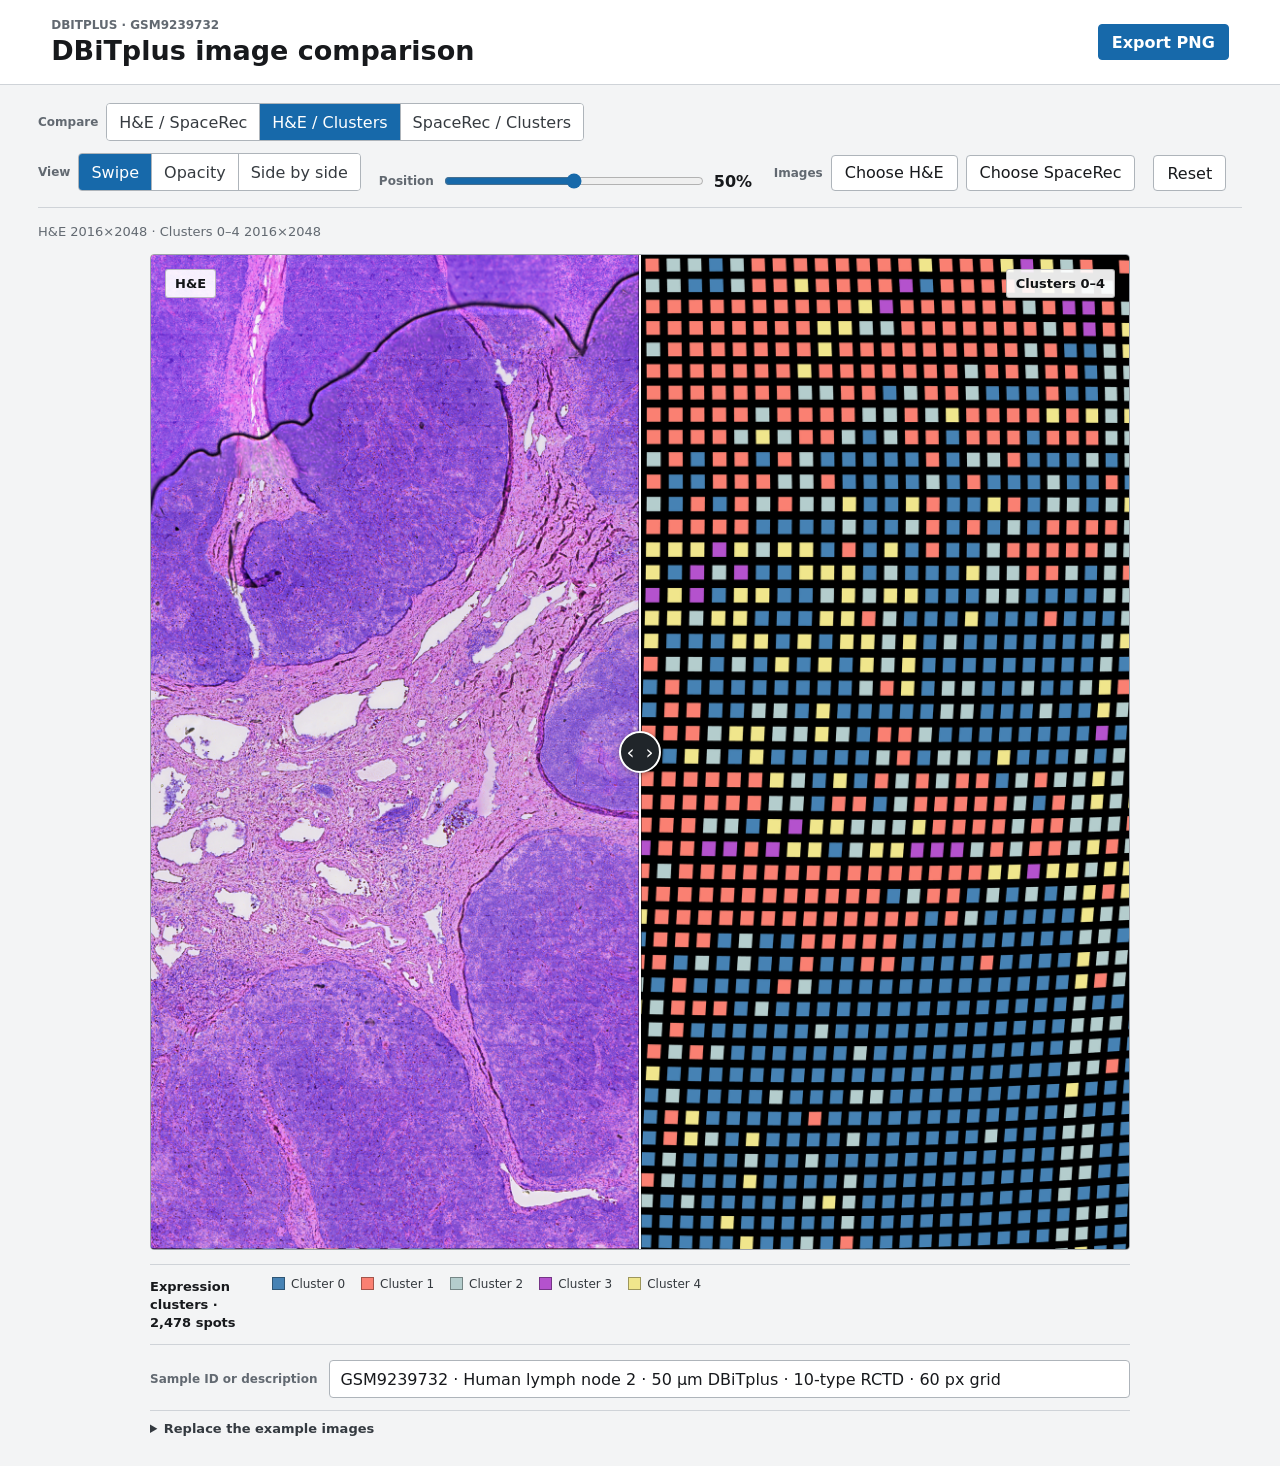
==== index.html @ 8f31a54d "Show aligned Fig. 3 clusters by default" ====
<!doctype html>
<html lang="en">
<head>
  <meta charset="utf-8">
  <meta name="viewport" content="width=device-width, initial-scale=1">
  <title>DBiTplus Image Comparison</title>
  <link rel="stylesheet" href="styles.css">
</head>
<body>
  <header class="app-header">
    <div>
      <p class="eyebrow">DBiTplus · GSM9239732</p>
      <h1>DBiTplus image comparison</h1>
    </div>
    <button class="button primary" id="exportButton" type="button">Export PNG</button>
  </header>

  <main>
    <section class="toolbar" aria-label="Comparison controls">
      <div class="control-group pair-group">
        <span class="control-label">Compare</span>
        <div class="segmented pair-segmented" role="group" aria-label="Image pair">
          <button class="segment" type="button" data-pair="he-spacerec" aria-pressed="false">H&amp;E / SpaceRec</button>
          <button class="segment active" type="button" data-pair="he-clusters" aria-pressed="true">H&amp;E / Clusters</button>
          <button class="segment" type="button" data-pair="spacerec-clusters" aria-pressed="false">SpaceRec / Clusters</button>
        </div>
      </div>

      <div class="control-group mode-group">
        <span class="control-label">View</span>
        <div class="segmented" role="group" aria-label="Comparison mode">
          <button class="segment active" type="button" data-mode="swipe" aria-pressed="true">Swipe</button>
          <button class="segment" type="button" data-mode="opacity" aria-pressed="false">Opacity</button>
          <button class="segment" type="button" data-mode="side" aria-pressed="false">Side by side</button>
        </div>
      </div>

      <div class="control-group range-group" id="rangeGroup">
        <label class="control-label" id="rangeLabel" for="comparisonRange">Position</label>
        <input id="comparisonRange" type="range" min="0" max="100" value="50" step="1">
        <output id="rangeOutput" for="comparisonRange">50%</output>
      </div>

      <div class="control-group file-group">
        <span class="control-label">Images</span>
        <label class="button file-button" for="heUpload">Choose H&amp;E</label>
        <input id="heUpload" type="file" accept="image/*">
        <label class="button file-button" for="spaceRecUpload">Choose SpaceRec</label>
        <input id="spaceRecUpload" type="file" accept="image/*">
      </div>

      <button class="button" id="resetButton" type="button">Reset</button>
    </section>

    <div class="status-row">
      <p id="imageStatus" aria-live="polite">Loading registered example images…</p>
      <p class="warning" id="imageWarning" role="alert" hidden></p>
    </div>

    <section class="viewer-wrap" aria-label="Image comparison">
      <div class="comparison-stage mode-swipe" id="comparisonStage">
        <div class="single-view" id="singleView">
          <img class="image-layer base-layer" id="rightImage" src="assets/clusters_fig3_aligned.png?v=20260918-fig3repro-aligned-2" alt="Aligned expression clusters" draggable="false">
          <div class="image-layer clipped-layer" id="heClip">
            <img id="leftImage" src="assets/he.png" alt="H&amp;E histology" draggable="false">
          </div>
          <span class="image-label label-left" id="leftLabel">H&amp;E</span>
          <span class="image-label label-right" id="rightLabel">Clusters 0–4</span>
          <div class="divider" id="divider" role="slider" tabindex="0" aria-label="H&E reveal position" aria-valuemin="0" aria-valuemax="100" aria-valuenow="50">
            <span class="divider-line"></span>
            <span class="divider-handle" aria-hidden="true"><span>‹</span><span>›</span></span>
          </div>
        </div>

        <div class="side-view" id="sideView" hidden>
          <figure>
            <div class="side-image"><img id="sideLeftImage" src="assets/he.png" alt="H&E histology" draggable="false"></div>
            <figcaption id="sideLeftCaption">H&amp;E</figcaption>
          </figure>
          <figure>
            <div class="side-image"><img id="sideRightImage" src="assets/clusters_fig3_aligned.png?v=20260918-fig3repro-aligned-2" alt="Aligned expression clusters" draggable="false"></div>
            <figcaption id="sideRightCaption">Clusters 0–4</figcaption>
          </figure>
        </div>
      </div>
    </section>

    <section class="legend-band" id="legendBand" aria-label="Color legend"></section>

    <section class="caption-band">
      <label for="captionInput">Sample ID or description</label>
      <input id="captionInput" type="text" value="GSM9239732 · Human lymph node 2 · 50 µm DBiTplus · 10-type RCTD · 60 px grid" maxlength="180">
    </section>

    <details class="instructions">
      <summary>Replace the example images</summary>
      <p>Select one of the registered image pairs above. Use “Choose H&amp;E” and “Choose SpaceRec” to replace those layers with local PNG, JPEG, or WebP files. For precise overlay, both files must describe the same coordinate bounds and have matching dimensions or aspect ratios. Use Reset to restore all registered DBiTplus examples.</p>
    </details>
  </main>

  <script src="app.js?v=20260918-fig3repro-aligned-2"></script>
</body>
</html>
---- styles.css ----
:root {
  color-scheme: light;
  --bg: #f3f4f5;
  --surface: #ffffff;
  --ink: #17191c;
  --muted: #626971;
  --line: #cfd3d8;
  --accent: #1769aa;
  --accent-dark: #0f4f83;
  --warning-bg: #fff5dc;
  --warning-ink: #704c00;
  font-family: Inter, ui-sans-serif, system-ui, -apple-system, BlinkMacSystemFont, "Segoe UI", sans-serif;
}

* { box-sizing: border-box; }
[hidden] { display: none !important; }

body {
  margin: 0;
  min-width: 320px;
  background: var(--bg);
  color: var(--ink);
}

button, input { font: inherit; }

.app-header {
  display: flex;
  align-items: center;
  justify-content: space-between;
  gap: 24px;
  padding: 18px clamp(18px, 4vw, 54px);
  background: var(--surface);
  border-bottom: 1px solid var(--line);
}

.eyebrow {
  margin: 0 0 3px;
  color: var(--muted);
  font-size: 12px;
  font-weight: 700;
  text-transform: uppercase;
}

h1 {
  margin: 0;
  font-size: 27px;
  line-height: 1.15;
  letter-spacing: 0;
}

main {
  width: min(1480px, 100%);
  margin: 0 auto;
  padding: 18px clamp(12px, 3vw, 38px) 30px;
}

.toolbar {
  display: flex;
  align-items: end;
  flex-wrap: wrap;
  gap: 12px 18px;
  padding: 0 0 16px;
  border-bottom: 1px solid var(--line);
}

.control-group {
  display: flex;
  align-items: center;
  gap: 8px;
}

.pair-group { width: 100%; }
.pair-segmented { grid-template-columns: repeat(3, minmax(0, auto)); }

.control-label {
  color: var(--muted);
  font-size: 12px;
  font-weight: 700;
  white-space: nowrap;
}

.segmented {
  display: inline-grid;
  grid-template-columns: repeat(3, auto);
  border: 1px solid #aeb4ba;
  border-radius: 4px;
  overflow: hidden;
}

.segment {
  min-height: 36px;
  padding: 7px 12px;
  border: 0;
  border-right: 1px solid #aeb4ba;
  background: var(--surface);
  color: #363b40;
  cursor: pointer;
}

.segment:last-child { border-right: 0; }
.segment:hover { background: #eef4f8; }
.segment.active { background: var(--accent); color: white; }

.button {
  min-height: 36px;
  padding: 7px 13px;
  border: 1px solid #aeb4ba;
  border-radius: 4px;
  background: var(--surface);
  color: var(--ink);
  cursor: pointer;
  white-space: nowrap;
}

.button:hover { border-color: #737b83; background: #f8f9fa; }
.button.primary { border-color: var(--accent); background: var(--accent); color: white; font-weight: 700; }
.button.primary:hover { background: var(--accent-dark); }
.button:focus-visible, .segment:focus-visible, input:focus-visible, summary:focus-visible, .divider:focus-visible {
  outline: 3px solid rgba(23, 105, 170, 0.28);
  outline-offset: 2px;
}

input[type="file"] {
  position: absolute;
  width: 1px;
  height: 1px;
  overflow: hidden;
  clip: rect(0 0 0 0);
  clip-path: inset(50%);
}

.range-group { min-width: 260px; }
.range-group input { width: min(260px, 28vw); accent-color: var(--accent); }
.range-group output { min-width: 42px; font-variant-numeric: tabular-nums; font-weight: 700; }

.status-row {
  display: flex;
  align-items: center;
  justify-content: space-between;
  gap: 12px;
  min-height: 46px;
  padding: 9px 0;
  color: var(--muted);
  font-size: 13px;
}

.status-row p { margin: 0; }
.warning { padding: 6px 9px; background: var(--warning-bg); color: var(--warning-ink); border-left: 3px solid #c18a13; }

.viewer-wrap { display: flex; justify-content: center; }

.comparison-stage {
  width: min(100%, 980px);
  aspect-ratio: 2016 / 2048;
  border: 1px solid #9da3a9;
  border-radius: 4px;
  overflow: hidden;
  background-color: #e4e6e8;
}

.single-view { position: relative; width: 100%; height: 100%; overflow: hidden; touch-action: none; user-select: none; }
.image-layer, .image-layer img { position: absolute; inset: 0; width: 100%; height: 100%; object-fit: contain; }
.base-layer { display: block; }
.clipped-layer { overflow: hidden; clip-path: inset(0 50% 0 0); }
.clipped-layer img { max-width: none; }

.image-label {
  position: absolute;
  top: 14px;
  z-index: 4;
  padding: 6px 9px;
  border: 1px solid rgba(0, 0, 0, 0.24);
  border-radius: 3px;
  background: rgba(255, 255, 255, 0.91);
  color: #121416;
  font-size: 13px;
  font-weight: 800;
  pointer-events: none;
}

.label-left { left: 14px; }
.label-right { right: 14px; }

.divider { position: absolute; inset: 0 auto 0 50%; z-index: 5; width: 44px; transform: translateX(-50%); cursor: ew-resize; }
.divider-line { position: absolute; left: 21px; top: 0; width: 2px; height: 100%; background: white; box-shadow: 0 0 0 1px rgba(0, 0, 0, 0.42); }
.divider-handle {
  position: absolute;
  left: 50%;
  top: 50%;
  display: flex;
  align-items: center;
  justify-content: space-around;
  width: 42px;
  height: 42px;
  transform: translate(-50%, -50%);
  border: 2px solid white;
  border-radius: 50%;
  background: #20252a;
  color: white;
  box-shadow: 0 1px 5px rgba(0, 0, 0, 0.35);
  font-size: 20px;
  line-height: 1;
}

.mode-opacity .clipped-layer { clip-path: none !important; opacity: 0.5; }
.mode-opacity .divider { display: none; }
.mode-opacity .base-layer { content-visibility: auto; }

.side-view { display: grid; grid-template-columns: 1fr 1fr; gap: 1px; width: 100%; height: 100%; background: #959ba1; }
.side-view figure { display: grid; grid-template-rows: minmax(0, 1fr) 38px; margin: 0; min-width: 0; min-height: 0; background: white; }
.side-image { min-height: 0; background: #e8eaec; }
.side-image img { display: block; width: 100%; height: 100%; object-fit: contain; }
.side-view figcaption { display: grid; place-items: center; border-top: 1px solid var(--line); font-size: 13px; font-weight: 800; }

.caption-band {
  display: grid;
  grid-template-columns: auto minmax(200px, 1fr);
  align-items: center;
  gap: 12px;
  width: min(100%, 980px);
  margin: 15px auto 0;
}

.legend-band {
  display: grid;
  gap: 10px;
  width: min(100%, 980px);
  margin: 14px auto 0;
  padding: 12px 0;
  border-top: 1px solid var(--line);
  border-bottom: 1px solid var(--line);
}

.legend-group { display: grid; grid-template-columns: 110px minmax(0, 1fr); gap: 12px; align-items: start; }
.legend-group h2 { margin: 1px 0 0; font-size: 13px; line-height: 1.4; letter-spacing: 0; }
.legend-list { display: flex; flex-wrap: wrap; gap: 7px 16px; }
.legend-item { display: inline-flex; align-items: center; gap: 6px; color: #34393e; font-size: 12px; white-space: nowrap; }
.legend-item i { width: 13px; height: 13px; flex: 0 0 13px; border: 1px solid rgba(0, 0, 0, 0.35); }

.caption-band label { color: var(--muted); font-size: 12px; font-weight: 700; }
.caption-band input { width: 100%; min-height: 38px; padding: 7px 10px; border: 1px solid #aeb4ba; border-radius: 4px; background: white; color: var(--ink); }

.instructions { width: min(100%, 980px); margin: 12px auto 0; border-top: 1px solid var(--line); padding-top: 10px; color: var(--muted); font-size: 13px; }
.instructions summary { width: max-content; color: #343a40; cursor: pointer; font-weight: 700; }
.instructions p { max-width: 900px; margin: 8px 0 0; line-height: 1.55; }

@media (max-width: 760px) {
  h1 { font-size: 21px; }
  .app-header { align-items: flex-start; padding: 14px 14px; }
  main { padding: 12px 10px 24px; }
  .toolbar { align-items: stretch; gap: 10px; }
  .mode-group, .range-group, .file-group { width: 100%; }
  .pair-group { align-items: stretch; flex-direction: column; }
  .pair-segmented { width: 100%; grid-template-columns: repeat(3, minmax(0, 1fr)); }
  .pair-segmented .segment { white-space: normal; }
  .mode-group { align-items: stretch; flex-direction: column; }
  .segmented { width: 100%; grid-template-columns: repeat(3, 1fr); }
  .segment { padding-inline: 6px; }
  .range-group input { flex: 1; width: auto; min-width: 0; }
  .file-group { display: grid; grid-template-columns: auto 1fr 1fr; }
  .file-button { overflow: hidden; text-overflow: ellipsis; text-align: center; }
  .status-row { display: block; }
  .status-row p + p { margin-top: 7px; }
  .image-label { top: 8px; padding: 4px 7px; font-size: 11px; }
  .label-left { left: 8px; }
  .label-right { right: 8px; }
  .caption-band { grid-template-columns: 1fr; gap: 6px; }
  .legend-group { grid-template-columns: 1fr; gap: 6px; }
}

@media (max-width: 520px) {
  .app-header .button { padding-inline: 9px; }
  .side-view { grid-template-columns: 1fr; grid-template-rows: 1fr 1fr; }
  .side-view figure { grid-template-rows: minmax(0, 1fr) 28px; }
}
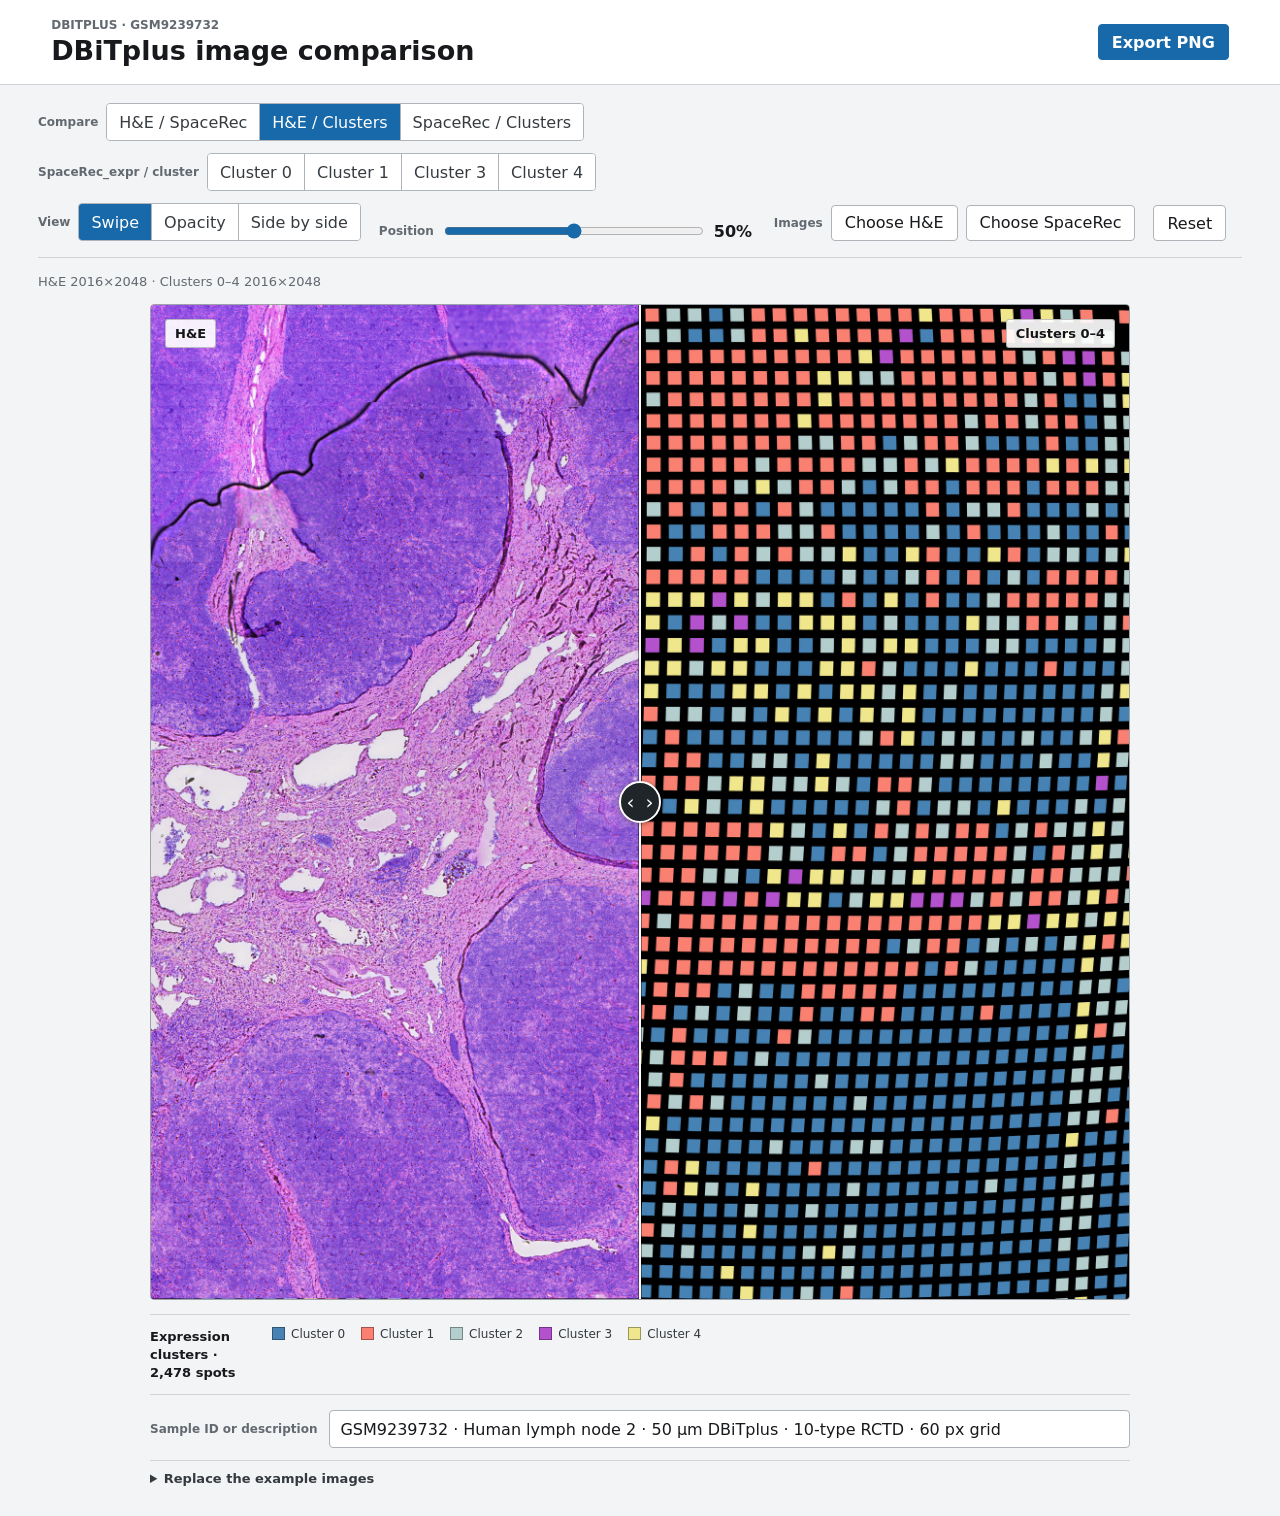
==== commit 01d37b86: "Add cluster-specific expression comparisons" ====
--- a/index.html
+++ b/index.html
@@ -4,7 +4,7 @@
   <meta charset="utf-8">
   <meta name="viewport" content="width=device-width, initial-scale=1">
   <title>DBiTplus Image Comparison</title>
-  <link rel="stylesheet" href="styles.css">
+  <link rel="stylesheet" href="styles.css?v=20260918-expr-cluster-1">
 </head>
 <body>
   <header class="app-header">
@@ -24,6 +24,21 @@
           <button class="segment active" type="button" data-pair="he-clusters" aria-pressed="true">H&amp;E / Clusters</button>
           <button class="segment" type="button" data-pair="spacerec-clusters" aria-pressed="false">SpaceRec / Clusters</button>
         </div>
+      </div>
+
+      <div class="control-group expr-cluster-group">
+        <span class="control-label">SpaceRec_expr / cluster</span>
+        <div class="segmented expr-cluster-segmented" role="group" aria-label="SpaceRec expression and cluster comparison">
+          <button class="segment" type="button" data-expr-cluster="0" aria-pressed="false">Cluster 0</button>
+          <button class="segment" type="button" data-expr-cluster="1" aria-pressed="false">Cluster 1</button>
+          <button class="segment" type="button" data-expr-cluster="3" aria-pressed="false">Cluster 3</button>
+          <button class="segment" type="button" data-expr-cluster="4" aria-pressed="false">Cluster 4</button>
+        </div>
+      </div>
+
+      <div class="control-group gene-group" id="expressionGeneGroup" hidden>
+        <span class="control-label">Gene</span>
+        <div class="segmented gene-segmented" id="expressionGeneButtons" role="group" aria-label="Expression gene"></div>
       </div>
 
       <div class="control-group mode-group">
@@ -98,6 +113,6 @@
     </details>
   </main>
 
-  <script src="app.js?v=20260918-fig3repro-aligned-2"></script>
+  <script src="app.js?v=20260918-expr-cluster-1"></script>
 </body>
 </html>
--- a/styles.css
+++ b/styles.css
@@ -72,6 +72,10 @@
 
 .pair-group { width: 100%; }
 .pair-segmented { grid-template-columns: repeat(3, minmax(0, auto)); }
+.expr-cluster-group { width: 100%; }
+.expr-cluster-segmented { grid-template-columns: repeat(4, minmax(0, auto)); }
+.gene-group { width: 100%; }
+.gene-segmented { display: inline-flex; }
 
 .control-label {
   color: var(--muted);
@@ -87,6 +91,9 @@
   border-radius: 4px;
   overflow: hidden;
 }
+
+.segmented.expr-cluster-segmented { grid-template-columns: repeat(4, minmax(0, auto)); }
+.segmented.gene-segmented { display: inline-flex; }
 
 .segment {
   min-height: 36px;
@@ -251,9 +258,11 @@
   main { padding: 12px 10px 24px; }
   .toolbar { align-items: stretch; gap: 10px; }
   .mode-group, .range-group, .file-group { width: 100%; }
-  .pair-group { align-items: stretch; flex-direction: column; }
+  .pair-group, .expr-cluster-group, .gene-group { align-items: stretch; flex-direction: column; }
   .pair-segmented { width: 100%; grid-template-columns: repeat(3, minmax(0, 1fr)); }
-  .pair-segmented .segment { white-space: normal; }
+  .segmented.expr-cluster-segmented { width: 100%; grid-template-columns: repeat(4, minmax(0, 1fr)); }
+  .segmented.gene-segmented { width: 100%; display: grid; grid-template-columns: repeat(2, minmax(0, 1fr)); }
+  .pair-segmented .segment, .expr-cluster-segmented .segment { white-space: normal; }
   .mode-group { align-items: stretch; flex-direction: column; }
   .segmented { width: 100%; grid-template-columns: repeat(3, 1fr); }
   .segment { padding-inline: 6px; }
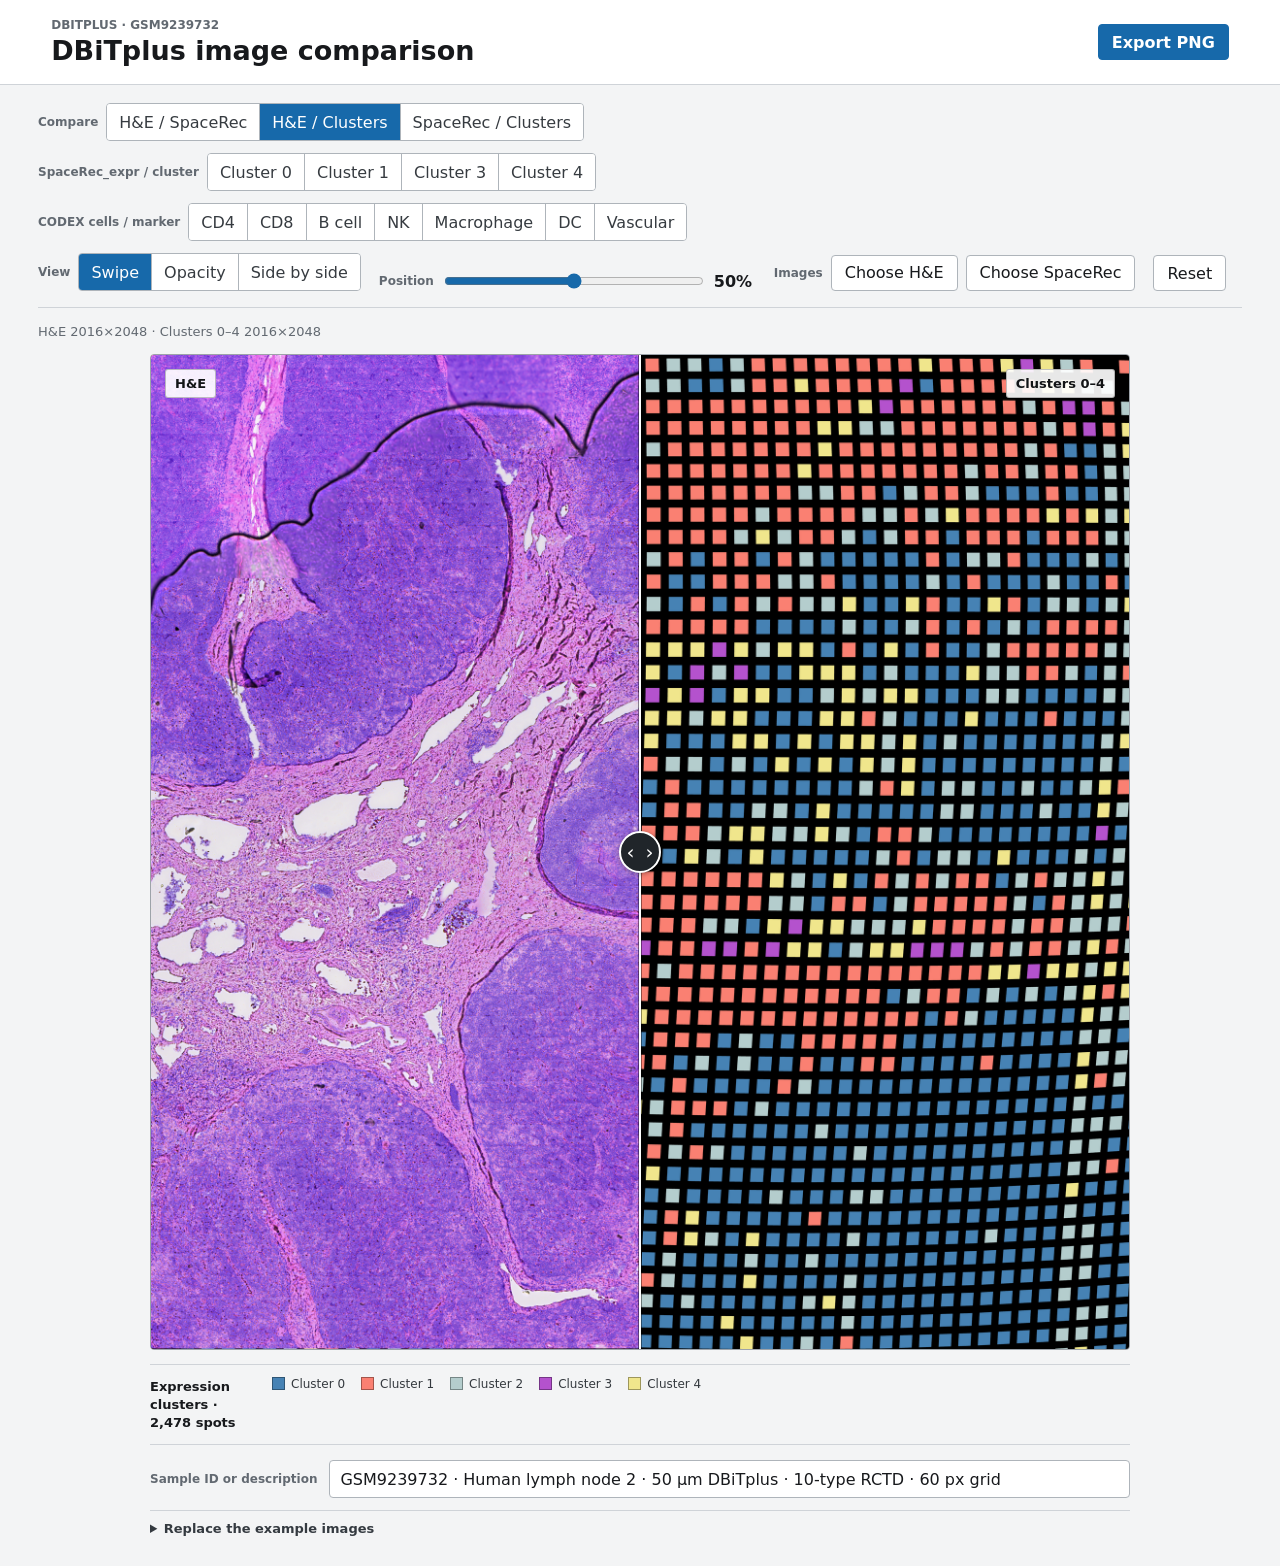
==== commit 4174152d: "Add CODEX major cell marker overlays" ====
--- a/index.html
+++ b/index.html
@@ -4,7 +4,7 @@
   <meta charset="utf-8">
   <meta name="viewport" content="width=device-width, initial-scale=1">
   <title>DBiTplus Image Comparison</title>
-  <link rel="stylesheet" href="styles.css?v=20260918-expr-cluster-1">
+  <link rel="stylesheet" href="styles.css?v=20260923-codex-major7-marker-1">
 </head>
 <body>
   <header class="app-header">
@@ -39,6 +39,24 @@
       <div class="control-group gene-group" id="expressionGeneGroup" hidden>
         <span class="control-label">Gene</span>
         <div class="segmented gene-segmented" id="expressionGeneButtons" role="group" aria-label="Expression gene"></div>
+      </div>
+
+      <div class="control-group codex-major-group">
+        <span class="control-label">CODEX cells / marker</span>
+        <div class="segmented codex-major-segmented" role="group" aria-label="CODEX major cell type and marker overlay">
+          <button class="segment" type="button" data-codex-major="CD4" aria-pressed="false">CD4</button>
+          <button class="segment" type="button" data-codex-major="CD8" aria-pressed="false">CD8</button>
+          <button class="segment" type="button" data-codex-major="Bcell" aria-pressed="false">B cell</button>
+          <button class="segment" type="button" data-codex-major="NK" aria-pressed="false">NK</button>
+          <button class="segment" type="button" data-codex-major="Macrophage" aria-pressed="false">Macrophage</button>
+          <button class="segment" type="button" data-codex-major="DC" aria-pressed="false">DC</button>
+          <button class="segment" type="button" data-codex-major="Vascular" aria-pressed="false">Vascular</button>
+        </div>
+      </div>
+
+      <div class="control-group codex-gene-group" id="codexGeneGroup" hidden>
+        <span class="control-label">Marker</span>
+        <div class="segmented codex-gene-segmented" id="codexGeneButtons" role="group" aria-label="CODEX major type marker gene"></div>
       </div>
 
       <div class="control-group mode-group">
@@ -113,6 +131,6 @@
     </details>
   </main>
 
-  <script src="app.js?v=20260918-expr-cluster-1"></script>
+  <script src="app.js?v=20260923-codex-major7-marker-1"></script>
 </body>
 </html>
--- a/styles.css
+++ b/styles.css
@@ -76,6 +76,10 @@
 .expr-cluster-segmented { grid-template-columns: repeat(4, minmax(0, auto)); }
 .gene-group { width: 100%; }
 .gene-segmented { display: inline-flex; }
+.codex-major-group { width: 100%; }
+.codex-major-segmented { grid-template-columns: repeat(7, minmax(0, auto)); }
+.codex-gene-group { width: 100%; }
+.codex-gene-segmented { display: inline-flex; }
 
 .control-label {
   color: var(--muted);
@@ -94,6 +98,8 @@
 
 .segmented.expr-cluster-segmented { grid-template-columns: repeat(4, minmax(0, auto)); }
 .segmented.gene-segmented { display: inline-flex; }
+.segmented.codex-major-segmented { grid-template-columns: repeat(7, minmax(0, auto)); }
+.segmented.codex-gene-segmented { display: inline-flex; }
 
 .segment {
   min-height: 36px;
@@ -258,11 +264,13 @@
   main { padding: 12px 10px 24px; }
   .toolbar { align-items: stretch; gap: 10px; }
   .mode-group, .range-group, .file-group { width: 100%; }
-  .pair-group, .expr-cluster-group, .gene-group { align-items: stretch; flex-direction: column; }
+  .pair-group, .expr-cluster-group, .gene-group, .codex-major-group, .codex-gene-group { align-items: stretch; flex-direction: column; }
   .pair-segmented { width: 100%; grid-template-columns: repeat(3, minmax(0, 1fr)); }
   .segmented.expr-cluster-segmented { width: 100%; grid-template-columns: repeat(4, minmax(0, 1fr)); }
   .segmented.gene-segmented { width: 100%; display: grid; grid-template-columns: repeat(2, minmax(0, 1fr)); }
-  .pair-segmented .segment, .expr-cluster-segmented .segment { white-space: normal; }
+  .segmented.codex-major-segmented { width: 100%; grid-template-columns: repeat(4, minmax(0, 1fr)); }
+  .segmented.codex-gene-segmented { width: 100%; display: grid; grid-template-columns: repeat(3, minmax(0, 1fr)); }
+  .pair-segmented .segment, .expr-cluster-segmented .segment, .codex-major-segmented .segment { white-space: normal; }
   .mode-group { align-items: stretch; flex-direction: column; }
   .segmented { width: 100%; grid-template-columns: repeat(3, 1fr); }
   .segment { padding-inline: 6px; }
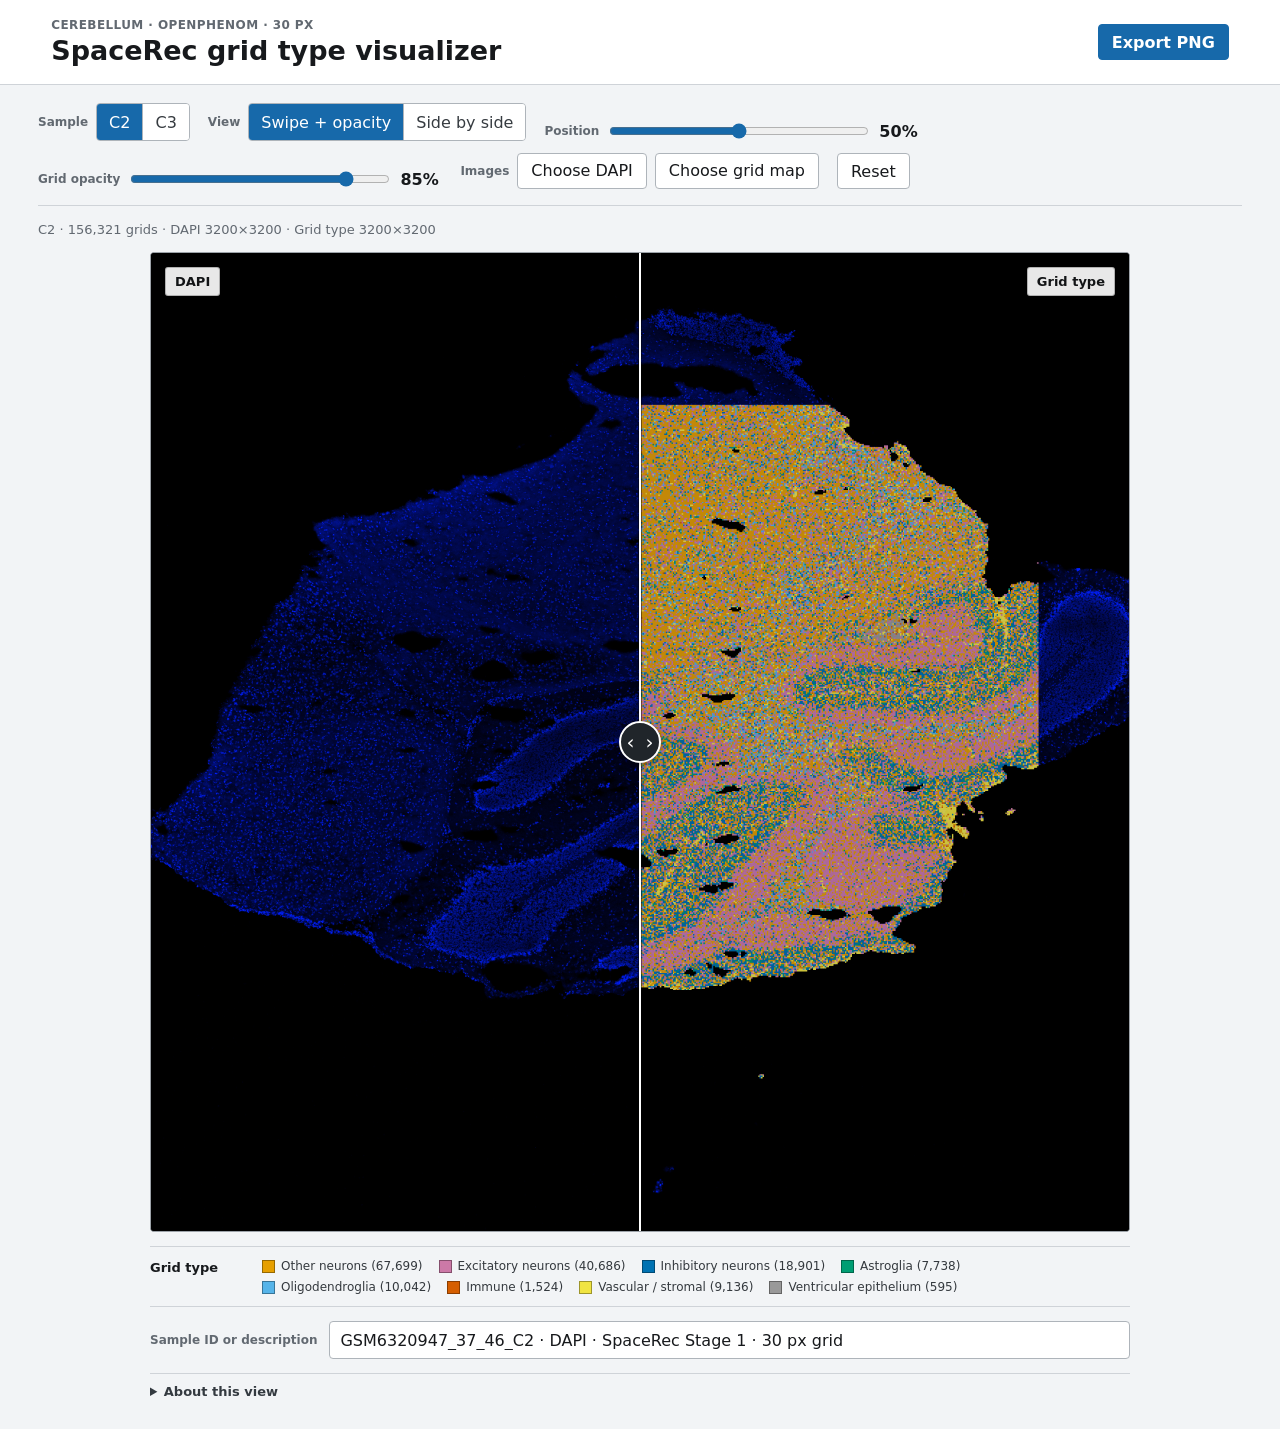
==== commit b795c463: "Publish cerebellum DAPI grid visualizer" ====
--- a/index.html
+++ b/index.html
@@ -3,103 +3,75 @@
 <head>
   <meta charset="utf-8">
   <meta name="viewport" content="width=device-width, initial-scale=1">
-  <title>DBiTplus Image Comparison</title>
-  <link rel="stylesheet" href="styles.css?v=20260923-codex-major7-marker-1">
+  <meta name="description" content="Cerebellum DAPI and SpaceRec Stage 1 grid-type comparison for C2 and C3.">
+  <title>Cerebellum SpaceRec visualizer</title>
+  <link rel="stylesheet" href="styles.css?v=20261102-cerebellum-1">
 </head>
 <body>
   <header class="app-header">
     <div>
-      <p class="eyebrow">DBiTplus · GSM9239732</p>
-      <h1>DBiTplus image comparison</h1>
+      <p class="eyebrow">CEREBELLUM · OPENPHENOM · 30 PX</p>
+      <h1>SpaceRec grid type visualizer</h1>
     </div>
     <button class="button primary" id="exportButton" type="button">Export PNG</button>
   </header>
 
   <main>
     <section class="toolbar" aria-label="Comparison controls">
-      <div class="control-group pair-group">
-        <span class="control-label">Compare</span>
-        <div class="segmented pair-segmented" role="group" aria-label="Image pair">
-          <button class="segment" type="button" data-pair="he-spacerec" aria-pressed="false">H&amp;E / SpaceRec</button>
-          <button class="segment active" type="button" data-pair="he-clusters" aria-pressed="true">H&amp;E / Clusters</button>
-          <button class="segment" type="button" data-pair="spacerec-clusters" aria-pressed="false">SpaceRec / Clusters</button>
+      <div class="control-group sample-group">
+        <span class="control-label">Sample</span>
+        <div class="segmented sample-segmented" role="group" aria-label="Cerebellum sample">
+          <button class="segment active" type="button" data-sample="C2" aria-pressed="true">C2</button>
+          <button class="segment" type="button" data-sample="C3" aria-pressed="false">C3</button>
         </div>
-      </div>
-
-      <div class="control-group expr-cluster-group">
-        <span class="control-label">SpaceRec_expr / cluster</span>
-        <div class="segmented expr-cluster-segmented" role="group" aria-label="SpaceRec expression and cluster comparison">
-          <button class="segment" type="button" data-expr-cluster="0" aria-pressed="false">Cluster 0</button>
-          <button class="segment" type="button" data-expr-cluster="1" aria-pressed="false">Cluster 1</button>
-          <button class="segment" type="button" data-expr-cluster="3" aria-pressed="false">Cluster 3</button>
-          <button class="segment" type="button" data-expr-cluster="4" aria-pressed="false">Cluster 4</button>
-        </div>
-      </div>
-
-      <div class="control-group gene-group" id="expressionGeneGroup" hidden>
-        <span class="control-label">Gene</span>
-        <div class="segmented gene-segmented" id="expressionGeneButtons" role="group" aria-label="Expression gene"></div>
-      </div>
-
-      <div class="control-group codex-major-group">
-        <span class="control-label">CODEX cells / marker</span>
-        <div class="segmented codex-major-segmented" role="group" aria-label="CODEX major cell type and marker overlay">
-          <button class="segment" type="button" data-codex-major="CD4" aria-pressed="false">CD4</button>
-          <button class="segment" type="button" data-codex-major="CD8" aria-pressed="false">CD8</button>
-          <button class="segment" type="button" data-codex-major="Bcell" aria-pressed="false">B cell</button>
-          <button class="segment" type="button" data-codex-major="NK" aria-pressed="false">NK</button>
-          <button class="segment" type="button" data-codex-major="Macrophage" aria-pressed="false">Macrophage</button>
-          <button class="segment" type="button" data-codex-major="DC" aria-pressed="false">DC</button>
-          <button class="segment" type="button" data-codex-major="Vascular" aria-pressed="false">Vascular</button>
-        </div>
-      </div>
-
-      <div class="control-group codex-gene-group" id="codexGeneGroup" hidden>
-        <span class="control-label">Marker</span>
-        <div class="segmented codex-gene-segmented" id="codexGeneButtons" role="group" aria-label="CODEX major type marker gene"></div>
       </div>
 
       <div class="control-group mode-group">
         <span class="control-label">View</span>
-        <div class="segmented" role="group" aria-label="Comparison mode">
-          <button class="segment active" type="button" data-mode="swipe" aria-pressed="true">Swipe</button>
-          <button class="segment" type="button" data-mode="opacity" aria-pressed="false">Opacity</button>
+        <div class="segmented mode-segmented" role="group" aria-label="Comparison mode">
+          <button class="segment active" type="button" data-mode="compare" aria-pressed="true">Swipe + opacity</button>
           <button class="segment" type="button" data-mode="side" aria-pressed="false">Side by side</button>
         </div>
       </div>
 
       <div class="control-group range-group" id="rangeGroup">
-        <label class="control-label" id="rangeLabel" for="comparisonRange">Position</label>
+        <label class="control-label" for="comparisonRange">Position</label>
         <input id="comparisonRange" type="range" min="0" max="100" value="50" step="1">
         <output id="rangeOutput" for="comparisonRange">50%</output>
       </div>
 
+      <div class="control-group range-group" id="opacityGroup">
+        <label class="control-label" for="opacityRange">Grid opacity</label>
+        <input id="opacityRange" type="range" min="0" max="100" value="85" step="1">
+        <output id="opacityOutput" for="opacityRange">85%</output>
+      </div>
+
       <div class="control-group file-group">
         <span class="control-label">Images</span>
-        <label class="button file-button" for="heUpload">Choose H&amp;E</label>
-        <input id="heUpload" type="file" accept="image/*">
-        <label class="button file-button" for="spaceRecUpload">Choose SpaceRec</label>
-        <input id="spaceRecUpload" type="file" accept="image/*">
+        <label class="button file-button" for="dapiUpload">Choose DAPI</label>
+        <input id="dapiUpload" type="file" accept="image/*">
+        <label class="button file-button" for="predictionUpload">Choose grid map</label>
+        <input id="predictionUpload" type="file" accept="image/*">
       </div>
 
       <button class="button" id="resetButton" type="button">Reset</button>
     </section>
 
     <div class="status-row">
-      <p id="imageStatus" aria-live="polite">Loading registered example images…</p>
+      <p id="imageStatus" aria-live="polite"></p>
       <p class="warning" id="imageWarning" role="alert" hidden></p>
     </div>
 
-    <section class="viewer-wrap" aria-label="Image comparison">
-      <div class="comparison-stage mode-swipe" id="comparisonStage">
+    <section class="viewer-wrap" aria-label="DAPI and grid type comparison">
+      <div class="comparison-stage mode-compare" id="comparisonStage">
         <div class="single-view" id="singleView">
-          <img class="image-layer base-layer" id="rightImage" src="assets/clusters_fig3_aligned.png?v=20260918-fig3repro-aligned-2" alt="Aligned expression clusters" draggable="false">
-          <div class="image-layer clipped-layer" id="heClip">
-            <img id="leftImage" src="assets/he.png" alt="H&amp;E histology" draggable="false">
+          <img class="image-layer base-layer" id="dapiImage" alt="DAPI channel" draggable="false">
+          <div class="image-layer clipped-layer" id="comparisonClip">
+            <img id="gridImage" alt="SpaceRec grid type prediction" draggable="false">
           </div>
-          <span class="image-label label-left" id="leftLabel">H&amp;E</span>
-          <span class="image-label label-right" id="rightLabel">Clusters 0–4</span>
-          <div class="divider" id="divider" role="slider" tabindex="0" aria-label="H&E reveal position" aria-valuemin="0" aria-valuemax="100" aria-valuenow="50">
+          <span class="image-label label-left">DAPI</span>
+          <span class="image-label label-right">Grid type</span>
+          <div class="divider" id="divider" role="slider" tabindex="0" aria-label="DAPI and grid type reveal position" aria-valuemin="0" aria-valuemax="100" aria-valuenow="50">
             <span class="divider-line"></span>
             <span class="divider-handle" aria-hidden="true"><span>‹</span><span>›</span></span>
           </div>
@@ -107,30 +79,33 @@
 
         <div class="side-view" id="sideView" hidden>
           <figure>
-            <div class="side-image"><img id="sideLeftImage" src="assets/he.png" alt="H&E histology" draggable="false"></div>
-            <figcaption id="sideLeftCaption">H&amp;E</figcaption>
+            <div class="side-image"><img id="sideDapiImage" alt="DAPI channel" draggable="false"></div>
+            <figcaption>DAPI</figcaption>
           </figure>
           <figure>
-            <div class="side-image"><img id="sideRightImage" src="assets/clusters_fig3_aligned.png?v=20260918-fig3repro-aligned-2" alt="Aligned expression clusters" draggable="false"></div>
-            <figcaption id="sideRightCaption">Clusters 0–4</figcaption>
+            <div class="side-image grid-background"><img id="sideGridImage" alt="SpaceRec grid type prediction" draggable="false"></div>
+            <figcaption>Grid type</figcaption>
           </figure>
         </div>
       </div>
     </section>
 
-    <section class="legend-band" id="legendBand" aria-label="Color legend"></section>
+    <section class="legend-band" aria-label="Cell type color legend">
+      <h2>Grid type</h2>
+      <div class="legend-list" id="legendList"></div>
+    </section>
 
     <section class="caption-band">
       <label for="captionInput">Sample ID or description</label>
-      <input id="captionInput" type="text" value="GSM9239732 · Human lymph node 2 · 50 µm DBiTplus · 10-type RCTD · 60 px grid" maxlength="180">
+      <input id="captionInput" type="text" maxlength="180">
     </section>
 
     <details class="instructions">
-      <summary>Replace the example images</summary>
-      <p>Select one of the registered image pairs above. Use “Choose H&amp;E” and “Choose SpaceRec” to replace those layers with local PNG, JPEG, or WebP files. For precise overlay, both files must describe the same coordinate bounds and have matching dimensions or aspect ratios. Use Reset to restore all registered DBiTplus examples.</p>
+      <summary>About this view</summary>
+      <p>The base is OME channel 1 (DAPI) from the full-resolution image. The colored layer is the masked 30 px SpaceRec Stage 1 Top-1 grid type map. Both layers use the same 20,296 × 20,296 coordinate frame and are displayed at 3,200 × 3,200.</p>
     </details>
   </main>
 
-  <script src="app.js?v=20260923-codex-major7-marker-1"></script>
+  <script src="app.js?v=20261102-cerebellum-1"></script>
 </body>
 </html>
--- a/styles.css
+++ b/styles.css
@@ -1,6 +1,6 @@
 :root {
   color-scheme: light;
-  --bg: #f3f4f5;
+  --bg: #f2f4f6;
   --surface: #ffffff;
   --ink: #17191c;
   --muted: #626971;
@@ -39,15 +39,10 @@
   color: var(--muted);
   font-size: 12px;
   font-weight: 700;
-  text-transform: uppercase;
-}
-
-h1 {
-  margin: 0;
-  font-size: 27px;
-  line-height: 1.15;
-  letter-spacing: 0;
-}
+  letter-spacing: .035em;
+}
+
+h1 { margin: 0; font-size: 27px; line-height: 1.15; }
 
 main {
   width: min(1480px, 100%);
@@ -60,46 +55,14 @@
   align-items: end;
   flex-wrap: wrap;
   gap: 12px 18px;
-  padding: 0 0 16px;
+  padding-bottom: 16px;
   border-bottom: 1px solid var(--line);
 }
 
-.control-group {
-  display: flex;
-  align-items: center;
-  gap: 8px;
-}
-
-.pair-group { width: 100%; }
-.pair-segmented { grid-template-columns: repeat(3, minmax(0, auto)); }
-.expr-cluster-group { width: 100%; }
-.expr-cluster-segmented { grid-template-columns: repeat(4, minmax(0, auto)); }
-.gene-group { width: 100%; }
-.gene-segmented { display: inline-flex; }
-.codex-major-group { width: 100%; }
-.codex-major-segmented { grid-template-columns: repeat(7, minmax(0, auto)); }
-.codex-gene-group { width: 100%; }
-.codex-gene-segmented { display: inline-flex; }
-
-.control-label {
-  color: var(--muted);
-  font-size: 12px;
-  font-weight: 700;
-  white-space: nowrap;
-}
-
-.segmented {
-  display: inline-grid;
-  grid-template-columns: repeat(3, auto);
-  border: 1px solid #aeb4ba;
-  border-radius: 4px;
-  overflow: hidden;
-}
-
-.segmented.expr-cluster-segmented { grid-template-columns: repeat(4, minmax(0, auto)); }
-.segmented.gene-segmented { display: inline-flex; }
-.segmented.codex-major-segmented { grid-template-columns: repeat(7, minmax(0, auto)); }
-.segmented.codex-gene-segmented { display: inline-flex; }
+.control-group { display: flex; align-items: center; gap: 8px; }
+.control-label { color: var(--muted); font-size: 12px; font-weight: 700; white-space: nowrap; }
+.segmented { display: inline-grid; border: 1px solid #aeb4ba; border-radius: 4px; overflow: hidden; }
+.sample-segmented, .mode-segmented { grid-template-columns: repeat(2, auto); }
 
 .segment {
   min-height: 36px;
@@ -130,7 +93,7 @@
 .button.primary { border-color: var(--accent); background: var(--accent); color: white; font-weight: 700; }
 .button.primary:hover { background: var(--accent-dark); }
 .button:focus-visible, .segment:focus-visible, input:focus-visible, summary:focus-visible, .divider:focus-visible {
-  outline: 3px solid rgba(23, 105, 170, 0.28);
+  outline: 3px solid rgba(23, 105, 170, .28);
   outline-offset: 2px;
 }
 
@@ -144,7 +107,7 @@
 }
 
 .range-group { min-width: 260px; }
-.range-group input { width: min(260px, 28vw); accent-color: var(--accent); }
+.range-group input { width: min(260px, 27vw); accent-color: var(--accent); }
 .range-group output { min-width: 42px; font-variant-numeric: tabular-nums; font-weight: 700; }
 
 .status-row {
@@ -160,22 +123,21 @@
 
 .status-row p { margin: 0; }
 .warning { padding: 6px 9px; background: var(--warning-bg); color: var(--warning-ink); border-left: 3px solid #c18a13; }
-
 .viewer-wrap { display: flex; justify-content: center; }
 
 .comparison-stage {
   width: min(100%, 980px);
-  aspect-ratio: 2016 / 2048;
+  aspect-ratio: 1 / 1;
+  overflow: hidden;
   border: 1px solid #9da3a9;
   border-radius: 4px;
-  overflow: hidden;
-  background-color: #e4e6e8;
+  background: #02050b;
 }
 
 .single-view { position: relative; width: 100%; height: 100%; overflow: hidden; touch-action: none; user-select: none; }
 .image-layer, .image-layer img { position: absolute; inset: 0; width: 100%; height: 100%; object-fit: contain; }
 .base-layer { display: block; }
-.clipped-layer { overflow: hidden; clip-path: inset(0 50% 0 0); }
+.clipped-layer { overflow: hidden; clip-path: inset(0 0 0 50%); }
 .clipped-layer img { max-width: none; }
 
 .image-label {
@@ -183,9 +145,9 @@
   top: 14px;
   z-index: 4;
   padding: 6px 9px;
-  border: 1px solid rgba(0, 0, 0, 0.24);
+  border: 1px solid rgba(0, 0, 0, .24);
   border-radius: 3px;
-  background: rgba(255, 255, 255, 0.91);
+  background: rgba(255, 255, 255, .91);
   color: #121416;
   font-size: 13px;
   font-weight: 800;
@@ -194,9 +156,9 @@
 
 .label-left { left: 14px; }
 .label-right { right: 14px; }
-
 .divider { position: absolute; inset: 0 auto 0 50%; z-index: 5; width: 44px; transform: translateX(-50%); cursor: ew-resize; }
-.divider-line { position: absolute; left: 21px; top: 0; width: 2px; height: 100%; background: white; box-shadow: 0 0 0 1px rgba(0, 0, 0, 0.42); }
+.divider-line { position: absolute; left: 21px; top: 0; width: 2px; height: 100%; background: white; box-shadow: 0 0 0 1px rgba(0, 0, 0, .42); }
+
 .divider-handle {
   position: absolute;
   left: 50%;
@@ -211,69 +173,38 @@
   border-radius: 50%;
   background: #20252a;
   color: white;
-  box-shadow: 0 1px 5px rgba(0, 0, 0, 0.35);
+  box-shadow: 0 1px 5px rgba(0, 0, 0, .35);
   font-size: 20px;
-  line-height: 1;
-}
-
-.mode-opacity .clipped-layer { clip-path: none !important; opacity: 0.5; }
-.mode-opacity .divider { display: none; }
-.mode-opacity .base-layer { content-visibility: auto; }
+}
 
 .side-view { display: grid; grid-template-columns: 1fr 1fr; gap: 1px; width: 100%; height: 100%; background: #959ba1; }
 .side-view figure { display: grid; grid-template-rows: minmax(0, 1fr) 38px; margin: 0; min-width: 0; min-height: 0; background: white; }
-.side-image { min-height: 0; background: #e8eaec; }
+.side-image { min-height: 0; background: #02050b; }
 .side-image img { display: block; width: 100%; height: 100%; object-fit: contain; }
 .side-view figcaption { display: grid; place-items: center; border-top: 1px solid var(--line); font-size: 13px; font-weight: 800; }
 
-.caption-band {
-  display: grid;
-  grid-template-columns: auto minmax(200px, 1fr);
-  align-items: center;
-  gap: 12px;
-  width: min(100%, 980px);
-  margin: 15px auto 0;
-}
-
-.legend-band {
-  display: grid;
-  gap: 10px;
-  width: min(100%, 980px);
-  margin: 14px auto 0;
-  padding: 12px 0;
-  border-top: 1px solid var(--line);
-  border-bottom: 1px solid var(--line);
-}
-
-.legend-group { display: grid; grid-template-columns: 110px minmax(0, 1fr); gap: 12px; align-items: start; }
-.legend-group h2 { margin: 1px 0 0; font-size: 13px; line-height: 1.4; letter-spacing: 0; }
+.legend-band, .caption-band, .instructions { width: min(100%, 980px); margin: 14px auto 0; }
+.legend-band { display: grid; grid-template-columns: 100px minmax(0, 1fr); gap: 12px; padding: 12px 0; border-top: 1px solid var(--line); border-bottom: 1px solid var(--line); }
+.legend-band h2 { margin: 1px 0 0; font-size: 13px; }
 .legend-list { display: flex; flex-wrap: wrap; gap: 7px 16px; }
 .legend-item { display: inline-flex; align-items: center; gap: 6px; color: #34393e; font-size: 12px; white-space: nowrap; }
-.legend-item i { width: 13px; height: 13px; flex: 0 0 13px; border: 1px solid rgba(0, 0, 0, 0.35); }
-
+.legend-item i { width: 13px; height: 13px; flex: 0 0 13px; border: 1px solid rgba(0, 0, 0, .35); }
+
+.caption-band { display: grid; grid-template-columns: auto minmax(200px, 1fr); align-items: center; gap: 12px; }
 .caption-band label { color: var(--muted); font-size: 12px; font-weight: 700; }
 .caption-band input { width: 100%; min-height: 38px; padding: 7px 10px; border: 1px solid #aeb4ba; border-radius: 4px; background: white; color: var(--ink); }
-
-.instructions { width: min(100%, 980px); margin: 12px auto 0; border-top: 1px solid var(--line); padding-top: 10px; color: var(--muted); font-size: 13px; }
+.instructions { border-top: 1px solid var(--line); padding-top: 10px; color: var(--muted); font-size: 13px; }
 .instructions summary { width: max-content; color: #343a40; cursor: pointer; font-weight: 700; }
 .instructions p { max-width: 900px; margin: 8px 0 0; line-height: 1.55; }
 
 @media (max-width: 760px) {
   h1 { font-size: 21px; }
-  .app-header { align-items: flex-start; padding: 14px 14px; }
+  .app-header { align-items: flex-start; padding: 14px; }
   main { padding: 12px 10px 24px; }
   .toolbar { align-items: stretch; gap: 10px; }
-  .mode-group, .range-group, .file-group { width: 100%; }
-  .pair-group, .expr-cluster-group, .gene-group, .codex-major-group, .codex-gene-group { align-items: stretch; flex-direction: column; }
-  .pair-segmented { width: 100%; grid-template-columns: repeat(3, minmax(0, 1fr)); }
-  .segmented.expr-cluster-segmented { width: 100%; grid-template-columns: repeat(4, minmax(0, 1fr)); }
-  .segmented.gene-segmented { width: 100%; display: grid; grid-template-columns: repeat(2, minmax(0, 1fr)); }
-  .segmented.codex-major-segmented { width: 100%; grid-template-columns: repeat(4, minmax(0, 1fr)); }
-  .segmented.codex-gene-segmented { width: 100%; display: grid; grid-template-columns: repeat(3, minmax(0, 1fr)); }
-  .pair-segmented .segment, .expr-cluster-segmented .segment, .codex-major-segmented .segment { white-space: normal; }
-  .mode-group { align-items: stretch; flex-direction: column; }
-  .segmented { width: 100%; grid-template-columns: repeat(3, 1fr); }
-  .segment { padding-inline: 6px; }
+  .sample-group, .mode-group, .range-group, .file-group { width: 100%; }
+  .sample-group, .mode-group { align-items: stretch; flex-direction: column; }
+  .sample-segmented, .mode-segmented { width: 100%; grid-template-columns: repeat(2, minmax(0, 1fr)); }
   .range-group input { flex: 1; width: auto; min-width: 0; }
   .file-group { display: grid; grid-template-columns: auto 1fr 1fr; }
   .file-button { overflow: hidden; text-overflow: ellipsis; text-align: center; }
@@ -282,8 +213,7 @@
   .image-label { top: 8px; padding: 4px 7px; font-size: 11px; }
   .label-left { left: 8px; }
   .label-right { right: 8px; }
-  .caption-band { grid-template-columns: 1fr; gap: 6px; }
-  .legend-group { grid-template-columns: 1fr; gap: 6px; }
+  .legend-band, .caption-band { grid-template-columns: 1fr; gap: 6px; }
 }
 
 @media (max-width: 520px) {
